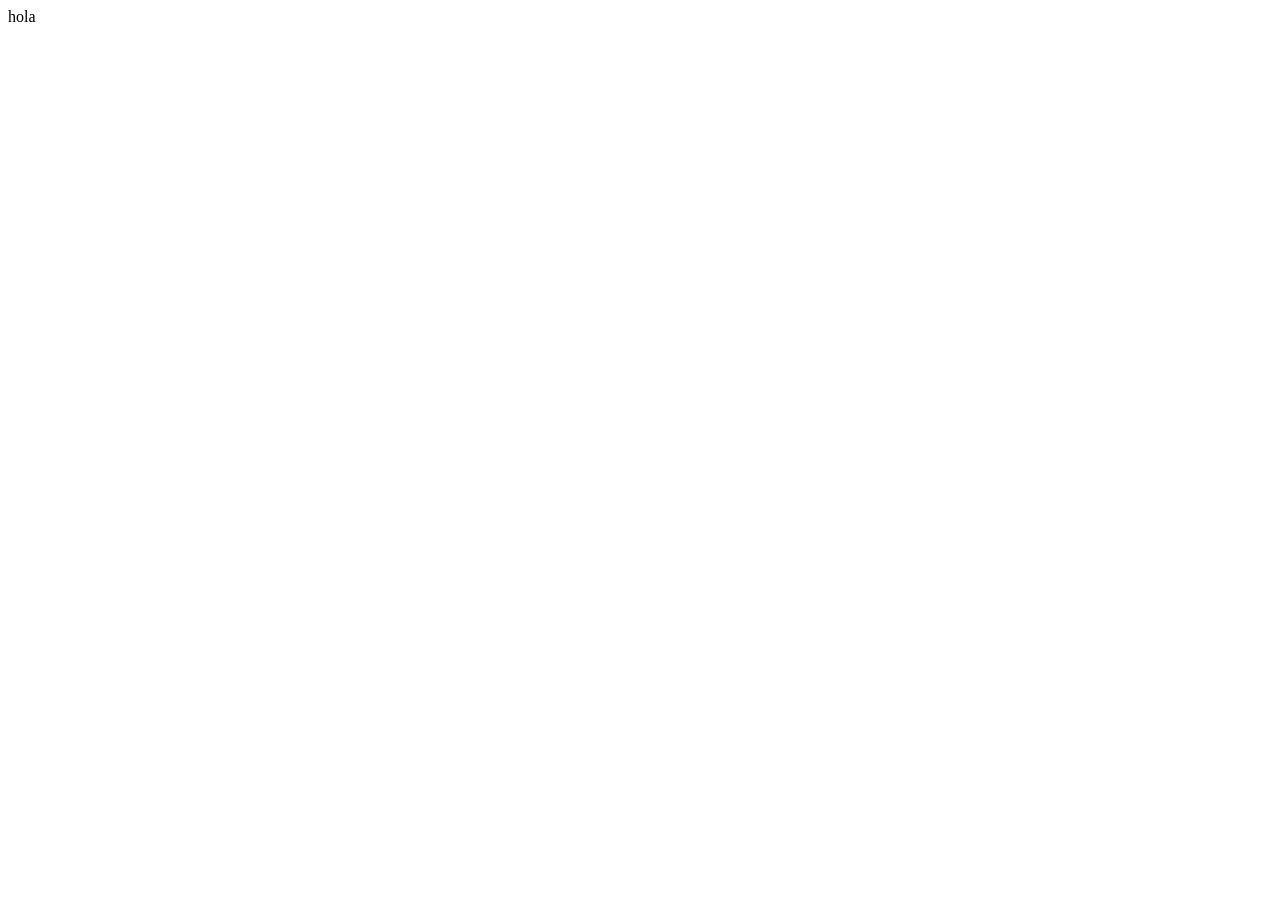
==== index.html @ 672dd94d "index en raiz" ====
<!DOCTYPE html>
<html lang="en">

<head>
    <meta charset="UTF-8">
    <meta name="viewport" content="width=device-width, initial-scale=1.0">
    <title>Document</title>
</head>

<body>
    hola
</body>

</html>
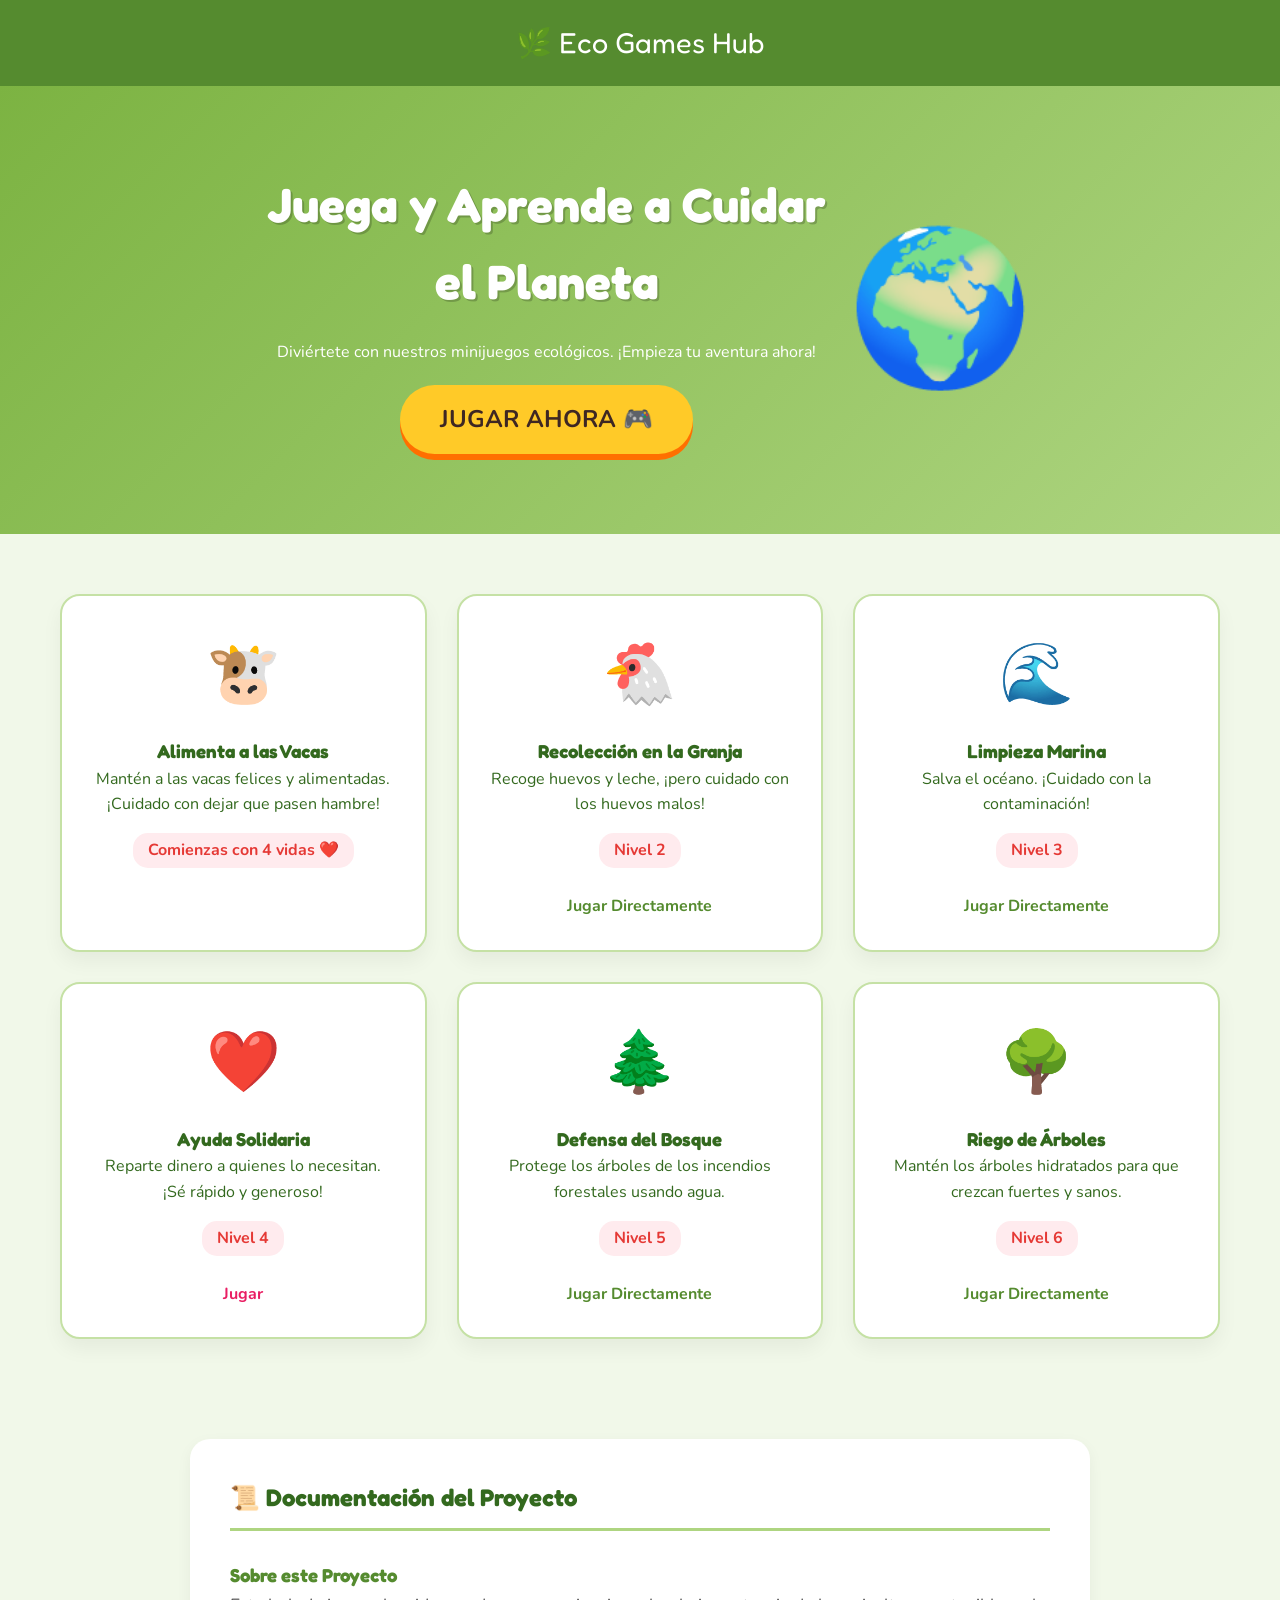
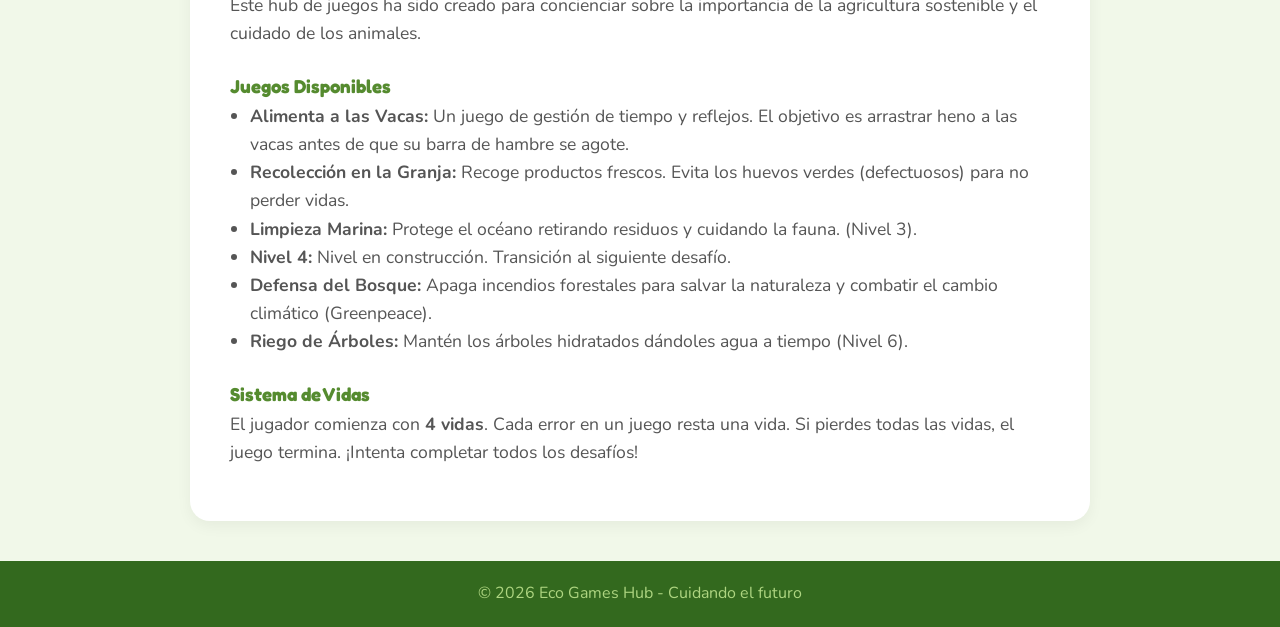
==== commit 21c6791d: "arreglar index" ====
--- a/index.html
+++ b/index.html
@@ -1,14 +1,131 @@
-<!DOCTYPE html>
-<html lang="en">
+﻿<!DOCTYPE html>
+<html lang="es">
 
 <head>
     <meta charset="UTF-8">
     <meta name="viewport" content="width=device-width, initial-scale=1.0">
-    <title>Document</title>
+    <title>Eco Games Hub</title>
+    <link rel="stylesheet" href="style.css">
+    <link href="https://fonts.googleapis.com/css2?family=Fredoka+One&family=Nunito:wght@400;700&display=swap"
+        rel="stylesheet">
 </head>
 
 <body>
-    hola
+
+    <header class="main-header">
+        <div class="logo">🌿 Eco Games Hub</div>
+    </header>
+
+    <main>
+        <section class="hero">
+            <div class="hero-content">
+                <h1>Juega y Aprende a Cuidar el Planeta</h1>
+                <p>Diviértete con nuestros minijuegos ecológicos. ¡Empieza tu aventura ahora!</p>
+                <!-- Link to the game with initial lives -->
+                <a href="../cow-feeding-game/index.html?lives=4" class="play-btn">
+                    JUGAR AHORA 🎮
+                </a>
+            </div>
+            <div class="hero-image">
+                🌍
+            </div>
+        </section>
+
+        <section class="games-grid">
+            <div class="game-card">
+                <div class="icon">🐮</div>
+                <h3>Alimenta a las Vacas</h3>
+                <p>Mantén a las vacas felices y alimentadas. ¡Cuidado con dejar que pasen hambre!</p>
+                <div class="lives-info">Comienzas con 4 vidas ❤️</div>
+            </div>
+            <!-- Farm Collection Game -->
+            <div class="game-card">
+                <div class="icon">🐔</div>
+                <h3>Recolección en la Granja</h3>
+                <p>Recoge huevos y leche, ¡pero cuidado con los huevos malos!</p>
+                <div class="lives-info">Nivel 2</div>
+                <br><br>
+                <a href="./farm-collection-game/index.html?lives=4"
+                    style="text-decoration: none; color: #558b2f; font-weight: bold;">Jugar Directamente</a>
+            </div>
+
+            <!-- Marine Cleaning Game -->
+            <div class="game-card">
+                <div class="icon">🌊</div>
+                <h3>Limpieza Marina</h3>
+                <p>Salva el océano. ¡Cuidado con la contaminación!</p>
+                <div class="lives-info">Nivel 3</div>
+                <br><br>
+                <a href="./marine-cleaning-game/index.html?lives=4"
+                    style="text-decoration: none; color: #558b2f; font-weight: bold;">Jugar Directamente</a>
+            </div>
+
+            <div class="game-card">
+                <div class="icon">❤️</div>
+                <h3>Ayuda Solidaria</h3>
+                <p>Reparte dinero a quienes lo necesitan. ¡Sé rápido y generoso!</p>
+                <div class="lives-info">Nivel 4</div>
+                <br><br>
+                <a href="./charity-giving-game/index.html?lives=4" class="play-btn-small"
+                    style="text-decoration: none; color: #e91e63; font-weight: bold;">Jugar</a>
+            </div>
+
+            <!-- Greenpeace Forest Game -->
+            <div class="game-card">
+                <div class="icon">🌲</div>
+                <h3>Defensa del Bosque</h3>
+                <p>Protege los árboles de los incendios forestales usando agua.</p>
+                <div class="lives-info">Nivel 5</div>
+                <br><br>
+                <a href="./greenpeace-forest-game/index.html?lives=4"
+                    style="text-decoration: none; color: #558b2f; font-weight: bold;">Jugar Directamente</a>
+            </div>
+
+            <!-- Tree Watering Game -->
+            <div class="game-card">
+                <div class="icon">🌳</div>
+                <h3>Riego de Árboles</h3>
+                <p>Mantén los árboles hidratados para que crezcan fuertes y sanos.</p>
+                <div class="lives-info">Nivel 6</div>
+                <br><br>
+                <a href="./field-watering-game/index.html?lives=4"
+                    style="text-decoration: none; color: #558b2f; font-weight: bold;">Jugar Directamente</a>
+            </div>
+        </section>
+
+        <section class="documentation">
+            <h2>📜 Documentación del Proyecto</h2>
+            <div class="doc-content">
+                <h3>Sobre este Proyecto</h3>
+                <p>Este hub de juegos ha sido creado para concienciar sobre la importancia de la agricultura sostenible
+                    y el cuidado de los animales.</p>
+
+                <h3>Juegos Disponibles</h3>
+                <ul>
+                    <li><strong>Alimenta a las Vacas:</strong> Un juego de gestión de tiempo y reflejos. El objetivo es
+                        arrastrar heno a las vacas antes de que su barra de hambre se agote.</li>
+                    <li><strong>Recolección en la Granja:</strong> Recoge productos frescos. Evita los huevos verdes
+                        (defectuosos) para no perder vidas.</li>
+                    <li><strong>Limpieza Marina:</strong> Protege el océano retirando residuos y cuidando la fauna.
+                        (Nivel 3).</li>
+                    <li><strong>Nivel 4:</strong> Nivel en construcción. Transición al siguiente desafío.</li>
+                    <li><strong>Defensa del Bosque:</strong> Apaga incendios forestales para salvar la naturaleza y
+                        combatir el cambio climático (Greenpeace).</li>
+                    <li><strong>Riego de Árboles:</strong> Mantén los árboles hidratados dándoles agua a tiempo (Nivel
+                        6).</li>
+                </ul>
+
+                <h3>Sistema de Vidas</h3>
+                <p>El jugador comienza con <strong>4 vidas</strong>. Cada error en un juego resta una vida. Si pierdes
+                    todas las vidas, el juego termina. ¡Intenta completar todos los desafíos!</p>
+            </div>
+        </section>
+    </main>
+
+    <footer>
+        <p>© 2026 Eco Games Hub - Cuidando el futuro</p>
+    </footer>
+
 </body>
 
 </html>
--- a/style.css
+++ b/style.css
@@ -0,0 +1,183 @@
+/* Reset & Fonts */
+* {
+    box-sizing: border-box;
+    margin: 0;
+    padding: 0;
+}
+
+body {
+    font-family: 'Nunito', sans-serif;
+    background-color: #f1f8e9;
+    /* Light green/off-white */
+    color: #33691e;
+    line-height: 1.6;
+}
+
+h1,
+h2,
+h3,
+.logo {
+    font-family: 'Fredoka One', cursive;
+}
+
+/* Header */
+.main-header {
+    background-color: #558b2f;
+    padding: 20px;
+    color: white;
+    box-shadow: 0 4px 6px rgba(0, 0, 0, 0.1);
+}
+
+.logo {
+    font-size: 1.8rem;
+    text-align: center;
+}
+
+/* Hero Section */
+.hero {
+    display: flex;
+    flex-wrap: wrap;
+    justify-content: center;
+    align-items: center;
+    padding: 60px 20px;
+    background: linear-gradient(135deg, #7cb342 0%, #aed581 100%);
+    color: white;
+    text-align: center;
+}
+
+.hero-content {
+    max-width: 600px;
+    padding: 20px;
+}
+
+.hero h1 {
+    font-size: 3rem;
+    margin-bottom: 20px;
+    text-shadow: 2px 2px 0px rgba(0, 0, 0, 0.2);
+}
+
+.play-btn {
+    display: inline-block;
+    background-color: #ffca28;
+    color: #3e2723;
+    padding: 15px 40px;
+    font-size: 1.5rem;
+    border-radius: 50px;
+    text-decoration: none;
+    font-weight: bold;
+    box-shadow: 0 6px 0 #ff6f00;
+    transition: transform 0.1s, box-shadow 0.1s;
+    margin-top: 20px;
+}
+
+.play-btn:active {
+    transform: translateY(6px);
+    box-shadow: 0 0 0;
+}
+
+.hero-image {
+    font-size: 150px;
+    animation: float 3s ease-in-out infinite;
+}
+
+@keyframes float {
+    0% {
+        transform: translateY(0px);
+    }
+
+    50% {
+        transform: translateY(-20px);
+    }
+
+    100% {
+        transform: translateY(0px);
+    }
+}
+
+/* Games Grid */
+.games-grid {
+    display: grid;
+    grid-template-columns: repeat(auto-fit, minmax(280px, 1fr));
+    gap: 30px;
+    padding: 60px 20px;
+    max-width: 1200px;
+    margin: 0 auto;
+}
+
+.game-card {
+    background: white;
+    border-radius: 20px;
+    padding: 30px;
+    text-align: center;
+    box-shadow: 0 10px 20px rgba(0, 0, 0, 0.05);
+    border: 2px solid #c5e1a5;
+    transition: transform 0.3s;
+}
+
+.game-card:hover {
+    transform: translateY(-10px);
+    border-color: #7cb342;
+}
+
+.game-card .icon {
+    font-size: 60px;
+    margin-bottom: 15px;
+}
+
+.game-card.locked {
+    opacity: 0.6;
+    background-color: #e0e0e0;
+    border-color: #bdbdbd;
+}
+
+.lives-info {
+    margin-top: 15px;
+    font-weight: bold;
+    color: #e53935;
+    background: #ffebee;
+    display: inline-block;
+    padding: 5px 15px;
+    border-radius: 15px;
+}
+
+/* Documentation */
+.documentation {
+    max-width: 900px;
+    margin: 40px auto;
+    padding: 40px;
+    background-color: white;
+    border-radius: 20px;
+    box-shadow: 0 5px 15px rgba(0, 0, 0, 0.05);
+}
+
+.documentation h2 {
+    color: #33691e;
+    border-bottom: 3px solid #aed581;
+    padding-bottom: 10px;
+    margin-bottom: 30px;
+}
+
+.doc-content h3 {
+    margin-top: 25px;
+    color: #558b2f;
+}
+
+.doc-content p,
+.doc-content ul {
+    margin-bottom: 15px;
+    color: #555;
+    font-size: 1.1rem;
+}
+
+.doc-content ul {
+    padding-left: 20px;
+}
+
+/* Footer */
+footer {
+    text-align: center;
+    padding: 20px;
+    background-color: #33691e;
+    color: #aed581;
+    margin-top: 40px;
+}
